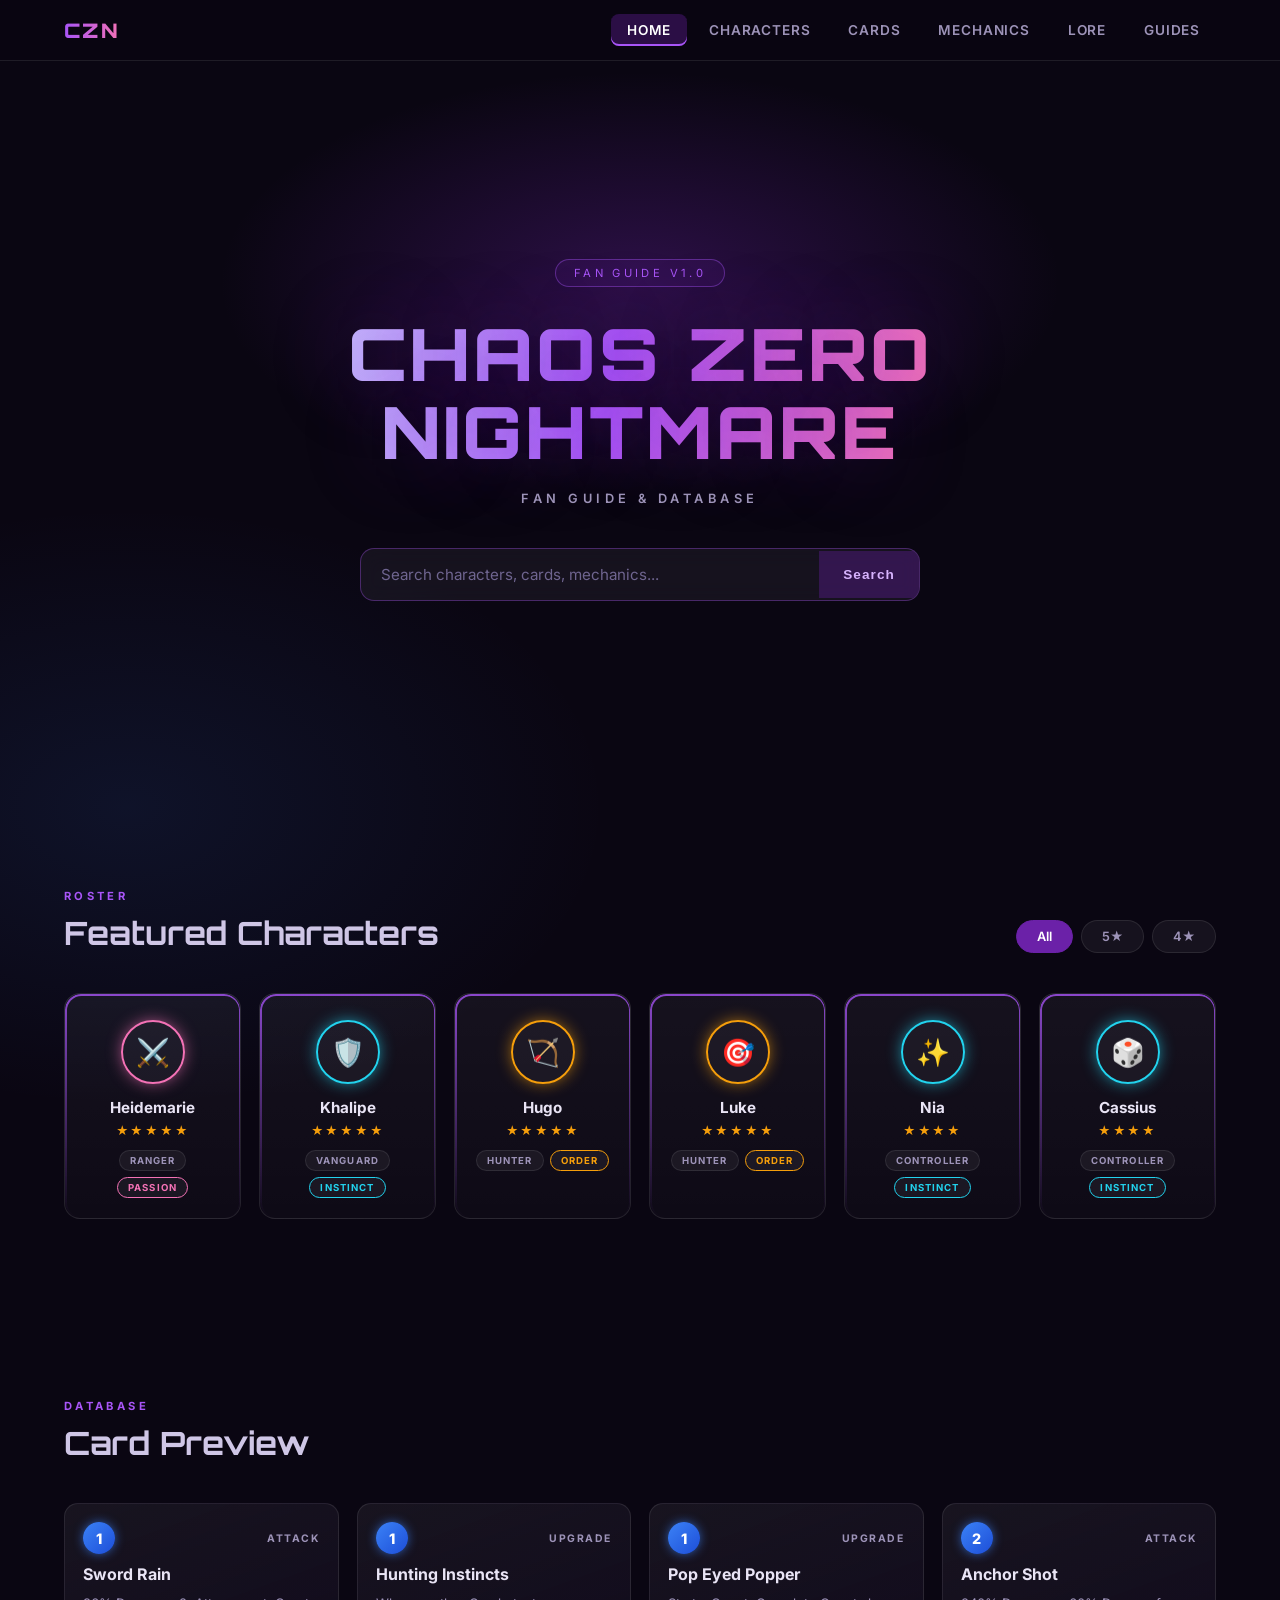
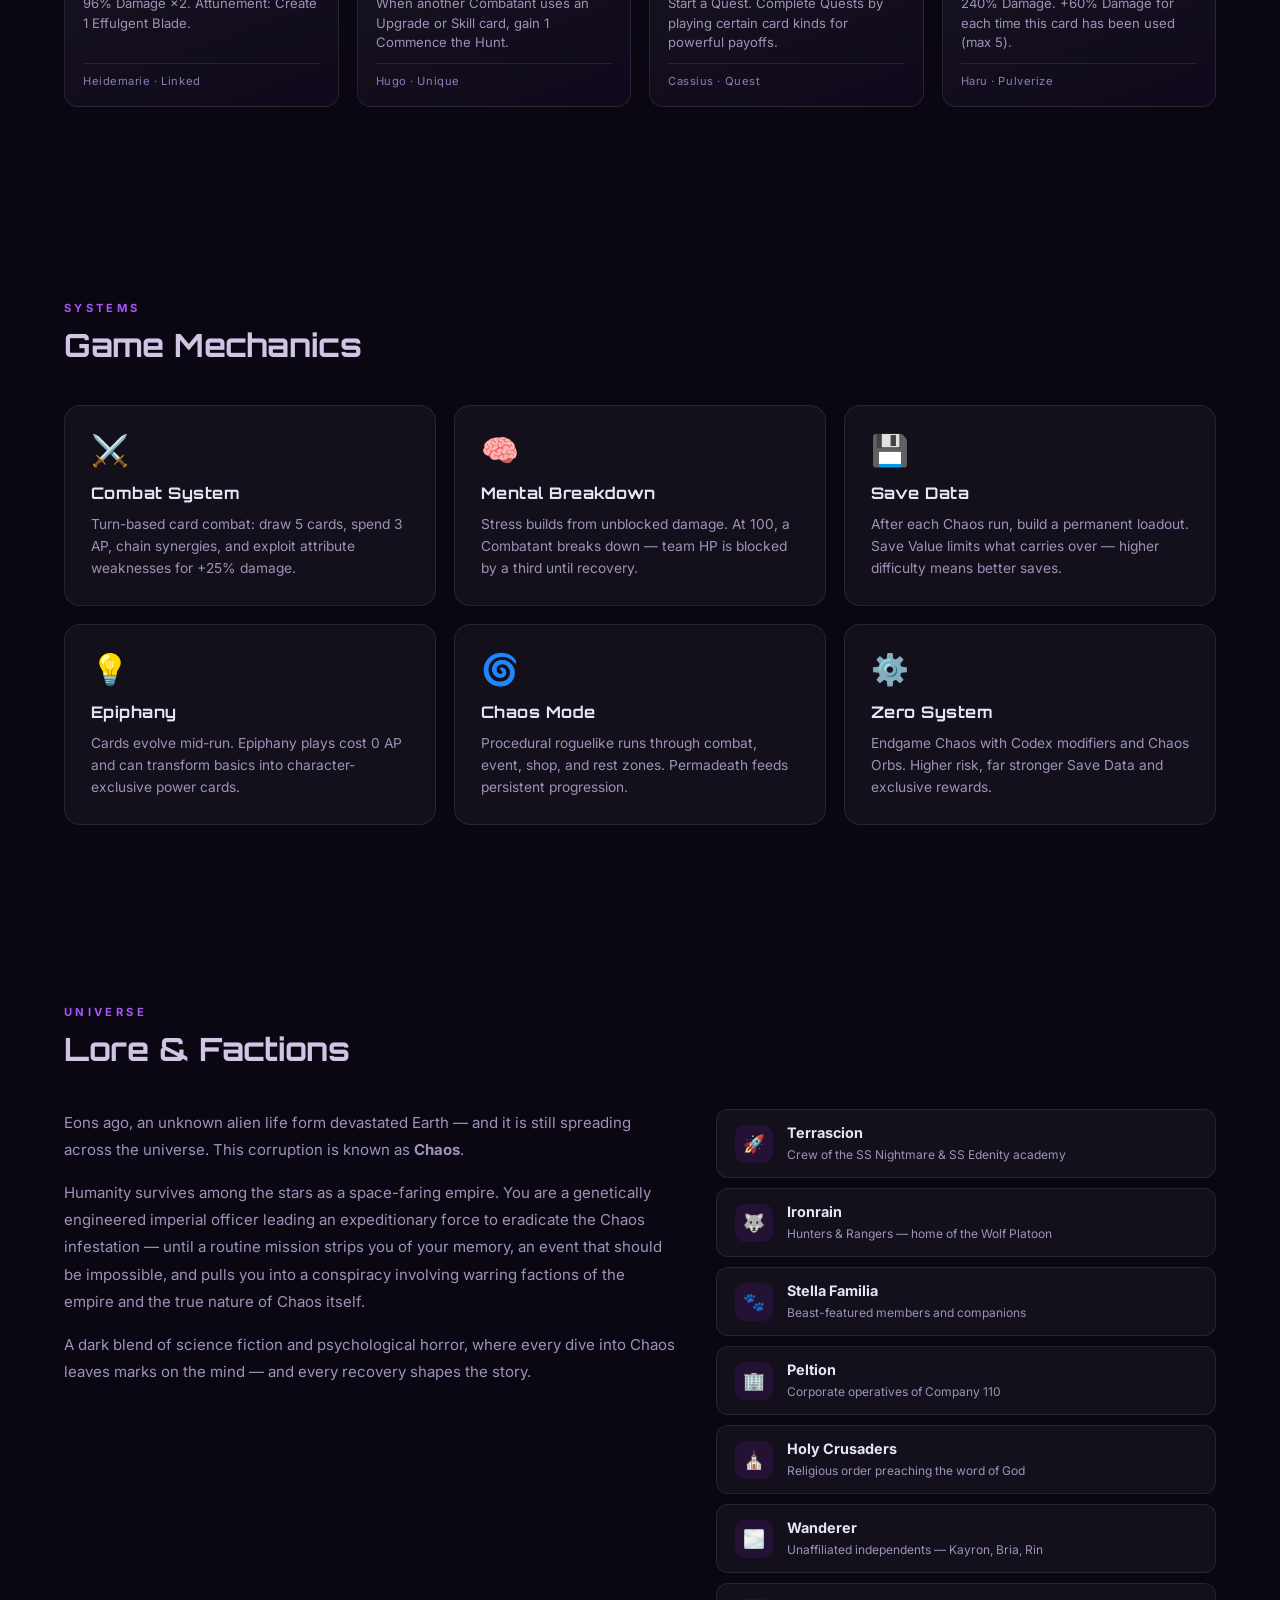
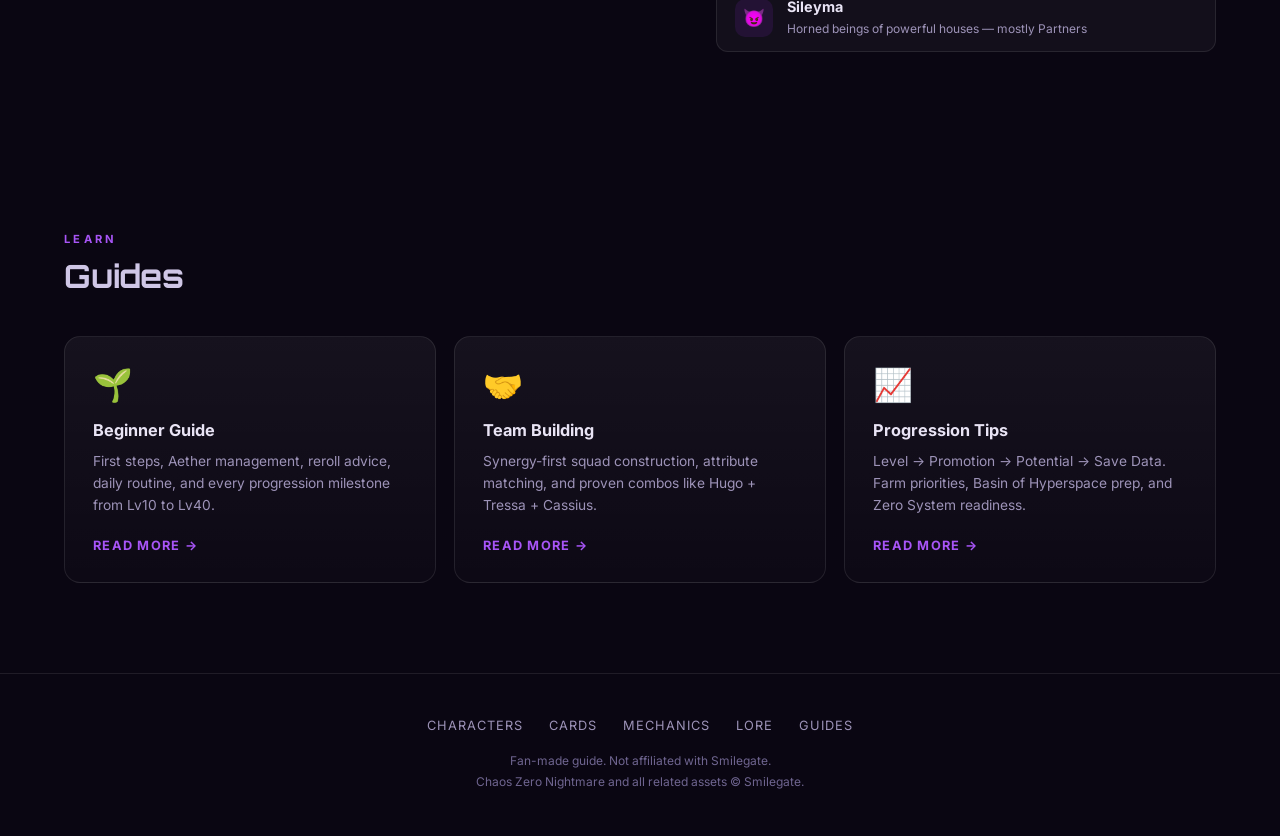
==== mockup/index.html @ f622713b "Add clean single-file web mockup and preview screenshots" ====
<!DOCTYPE html>
<html lang="en">
<head>
<meta charset="UTF-8">
<meta name="viewport" content="width=device-width, initial-scale=1.0">
<title>Chaos Zero Nightmare — Fan Guide & Database</title>
<link rel="preconnect" href="https://fonts.googleapis.com">
<link rel="preconnect" href="https://fonts.gstatic.com" crossorigin>
<link href="https://fonts.googleapis.com/css2?family=Orbitron:wght@500;700;900&family=Inter:wght@400;500;600;700&display=swap" rel="stylesheet">
<style>
:root{
  --bg:#0a0612;
  --bg-2:#120a1e;
  --panel:rgba(255,255,255,.04);
  --panel-border:rgba(255,255,255,.09);
  --purple:#6B21A8;
  --purple-bright:#a855f7;
  --blue:#3B82F6;
  --red:#DC2626;
  --gold:#F59E0B;
  --cyan:#22d3ee;
  --text:#e9e4f5;
  --muted:#9d93b8;
  --grad-text:linear-gradient(100deg,#c4b5fd 0%,#a855f7 45%,#f472b6 100%);
}
*{margin:0;padding:0;box-sizing:border-box}
html{scroll-behavior:smooth}
body{
  font-family:'Inter',sans-serif;
  background:
    radial-gradient(1000px 600px at 70% -10%, rgba(107,33,168,.25), transparent 60%),
    radial-gradient(800px 500px at 10% 20%, rgba(59,130,246,.10), transparent 60%),
    var(--bg);
  color:var(--text);
  min-height:100vh;
  overflow-x:hidden;
}
::-webkit-scrollbar{width:10px;height:10px}
::-webkit-scrollbar-track{background:var(--bg)}
::-webkit-scrollbar-thumb{background:linear-gradient(180deg,var(--purple),#4c1d95);border-radius:6px}

/* ============ NAV ============ */
nav{
  position:sticky;top:0;z-index:100;
  display:flex;align-items:center;justify-content:space-between;
  padding:14px 5vw;
  background:rgba(10,6,18,.75);
  backdrop-filter:blur(14px);
  border-bottom:1px solid var(--panel-border);
}
.logo{
  font-family:'Orbitron',sans-serif;font-weight:900;font-size:1.25rem;
  background:linear-gradient(90deg,var(--purple-bright),#f472b6);
  -webkit-background-clip:text;background-clip:text;color:transparent;
  letter-spacing:.12em;
}
.nav-links{display:flex;gap:6px;list-style:none}
.nav-links a{
  display:block;padding:8px 16px;border-radius:8px;
  color:var(--muted);text-decoration:none;font-size:.85rem;font-weight:600;
  letter-spacing:.06em;text-transform:uppercase;
  transition:color .2s,background .2s;
}
.nav-links a:hover{color:var(--text)}
.nav-links a.active{color:#fff;background:rgba(107,33,168,.35);box-shadow:inset 0 -2px 0 var(--purple-bright)}
.hamburger{display:none;background:none;border:none;cursor:pointer;padding:8px}
.hamburger span{display:block;width:22px;height:2px;background:var(--text);margin:5px 0;transition:.3s;border-radius:2px}

/* ============ HERO ============ */
.hero{
  min-height:82vh;
  display:flex;flex-direction:column;align-items:center;justify-content:center;
  text-align:center;padding:60px 5vw;position:relative;
}
.hero-glow{
  position:absolute;inset:0;pointer-events:none;
  background:radial-gradient(600px 300px at 50% 30%, rgba(107,33,168,.35), transparent 70%);
  animation:pulse 6s ease-in-out infinite;
}
@keyframes pulse{0%,100%{opacity:.7}50%{opacity:1}}
.hero-pill{
  position:relative;
  font-size:.7rem;letter-spacing:.3em;text-transform:uppercase;color:var(--purple-bright);
  border:1px solid rgba(168,85,247,.4);border-radius:999px;padding:6px 18px;margin-bottom:28px;
  background:rgba(107,33,168,.12);
}
.hero h1{
  position:relative;
  font-family:'Orbitron',sans-serif;font-weight:900;
  font-size:clamp(2rem,6.5vw,4.5rem);
  line-height:1.08;letter-spacing:.04em;text-transform:uppercase;
  background:var(--grad-text);
  -webkit-background-clip:text;background-clip:text;color:transparent;
  max-width:900px;
  text-shadow:0 0 80px rgba(107,33,168,.35);
}
.hero p{
  position:relative;margin-top:20px;color:var(--muted);
  letter-spacing:.35em;text-transform:uppercase;font-size:.8rem;font-weight:600;
}
.search{
  position:relative;margin-top:42px;display:flex;align-items:center;
  width:min(560px,90vw);
  background:rgba(255,255,255,.05);
  border:1px solid rgba(168,85,247,.35);
  border-radius:14px;overflow:hidden;
  backdrop-filter:blur(10px);
}
.search input{
  flex:1;background:none;border:none;outline:none;
  padding:16px 20px;color:var(--text);font-family:'Inter',sans-serif;font-size:.95rem;
}
.search input::placeholder{color:#6f6590}
.search button{
  background:rgba(107,33,168,.35);border:none;cursor:pointer;
  color:#d8b4fe;font-weight:600;font-size:.85rem;letter-spacing:.08em;
  padding:16px 24px;transition:background .2s;
}
.search button:hover{background:rgba(107,33,168,.55)}

/* ============ SECTIONS ============ */
section{padding:90px 5vw;max-width:1300px;margin:0 auto}
.sec-head{display:flex;align-items:flex-end;justify-content:space-between;flex-wrap:wrap;gap:20px;margin-bottom:40px}
.sec-label{font-size:.7rem;letter-spacing:.3em;text-transform:uppercase;color:var(--purple-bright);font-weight:700;margin-bottom:10px}
.sec-title{
  font-family:'Orbitron',sans-serif;font-size:clamp(1.4rem,3vw,2rem);font-weight:700;color:#cfc6e6;
}
.filters{display:flex;gap:8px}
.filters button{
  background:rgba(255,255,255,.05);border:1px solid var(--panel-border);color:var(--muted);
  padding:8px 20px;border-radius:999px;cursor:pointer;font-size:.8rem;font-weight:600;
  transition:.2s;font-family:'Inter',sans-serif;
}
.filters button.active{background:var(--purple);color:#fff;border-color:var(--purple)}
.filters button:hover{border-color:var(--purple-bright);color:var(--text)}

/* fade-in on scroll */
.reveal{opacity:0;transform:translateY(24px);transition:opacity .7s ease,transform .7s ease}
.reveal.visible{opacity:1;transform:none}

/* ============ CHARACTERS ============ */
.char-grid{display:grid;grid-template-columns:repeat(auto-fit,minmax(170px,1fr));gap:18px}
.char-card{
  position:relative;border-radius:16px;padding:26px 16px 20px;text-align:center;
  background:linear-gradient(180deg,rgba(255,255,255,.05),rgba(255,255,255,.02));
  border:1px solid var(--panel-border);
  transition:transform .25s ease,box-shadow .25s ease;
  cursor:pointer;
}
.char-card::before{
  content:'';position:absolute;inset:0;border-radius:16px;padding:1.5px;
  background:var(--ring,linear-gradient(180deg,var(--purple-bright),transparent));
  -webkit-mask:linear-gradient(#000 0 0) content-box,linear-gradient(#000 0 0);
  -webkit-mask-composite:xor;mask-composite:exclude;
  opacity:.8;pointer-events:none;
}
.char-card:hover{transform:translateY(-6px) scale(1.02);box-shadow:0 14px 40px -12px var(--glow,rgba(107,33,168,.5))}
.char-icon{
  width:64px;height:64px;margin:0 auto 14px;border-radius:50%;
  display:flex;align-items:center;justify-content:center;font-size:1.7rem;
  background:rgba(255,255,255,.04);
  border:2px solid var(--ring-c,var(--purple-bright));
  box-shadow:0 0 18px -4px var(--ring-c,var(--purple-bright));
}
.char-card h3{font-size:.95rem;font-weight:700;margin-bottom:6px}
.char-stars{color:var(--gold);font-size:.75rem;letter-spacing:.15em;margin-bottom:12px}
.char-tags{display:flex;justify-content:center;gap:6px;flex-wrap:wrap}
.tag{
  font-size:.6rem;letter-spacing:.12em;text-transform:uppercase;font-weight:700;
  padding:4px 10px;border-radius:999px;
  background:rgba(255,255,255,.05);color:var(--muted);border:1px solid var(--panel-border);
}
.tag.attr{color:var(--ring-c,var(--purple-bright));border-color:var(--ring-c,var(--purple-bright))}

/* ============ CARDS DB ============ */
.card-scroll{display:grid;grid-auto-flow:column;grid-auto-columns:minmax(240px,280px);gap:18px;overflow-x:auto;padding-bottom:14px}
.game-card{
  border-radius:14px;padding:18px;
  background:linear-gradient(160deg,rgba(255,255,255,.06),rgba(20,12,35,.6));
  border:1px solid var(--panel-border);
  display:flex;flex-direction:column;gap:10px;min-height:190px;
  transition:transform .25s,box-shadow .25s;
}
.game-card:hover{transform:translateY(-4px);box-shadow:0 12px 32px -10px rgba(107,33,168,.5)}
.gc-top{display:flex;justify-content:space-between;align-items:center}
.gc-cost{
  width:32px;height:32px;border-radius:50%;display:flex;align-items:center;justify-content:center;
  background:linear-gradient(135deg,var(--blue),#1d4ed8);color:#fff;font-weight:800;font-size:.9rem;
  box-shadow:0 0 12px -2px var(--blue);
}
.gc-type{font-size:.65rem;letter-spacing:.15em;text-transform:uppercase;color:var(--muted);font-weight:700}
.game-card h4{font-size:1rem;font-weight:700}
.gc-effect{font-size:.82rem;color:var(--muted);line-height:1.5;flex:1}
.gc-owner{font-size:.7rem;color:#8b7fb5;border-top:1px solid var(--panel-border);padding-top:10px;letter-spacing:.05em}

/* ============ MECHANICS ============ */
.mech-grid{display:grid;grid-template-columns:repeat(auto-fit,minmax(280px,1fr));gap:18px}
.mech-card{
  border-radius:16px;padding:26px;
  background:var(--panel);border:1px solid var(--panel-border);
  transition:transform .25s,border-color .25s;
}
.mech-card:hover{transform:translateY(-4px);border-color:rgba(168,85,247,.5)}
.mech-card .m-icon{font-size:1.9rem;margin-bottom:14px;display:block}
.mech-card h3{font-size:1rem;margin-bottom:10px;font-family:'Orbitron',sans-serif;font-weight:700;letter-spacing:.03em}
.mech-card p{font-size:.86rem;color:var(--muted);line-height:1.6}

/* ============ LORE ============ */
.lore-wrap{display:grid;grid-template-columns:1.1fr .9fr;gap:40px}
@media(max-width:900px){.lore-wrap{grid-template-columns:1fr}}
.lore-text p{color:var(--muted);line-height:1.8;font-size:.94rem;margin-bottom:16px}
.faction-list{display:flex;flex-direction:column;gap:10px}
.faction{
  display:flex;align-items:center;gap:14px;padding:14px 18px;border-radius:12px;
  background:var(--panel);border:1px solid var(--panel-border);transition:border-color .2s;
}
.faction:hover{border-color:rgba(168,85,247,.5)}
.faction .f-ic{width:38px;height:38px;border-radius:10px;display:flex;align-items:center;justify-content:center;font-size:1.1rem;background:rgba(107,33,168,.18)}
.faction h4{font-size:.9rem;margin-bottom:2px}
.faction span{font-size:.75rem;color:var(--muted)}

/* ============ GUIDES ============ */
.guide-grid{display:grid;grid-template-columns:repeat(auto-fit,minmax(260px,1fr));gap:18px}
.guide-card{
  border-radius:16px;padding:28px;
  background:linear-gradient(180deg,rgba(255,255,255,.05),rgba(255,255,255,.015));
  border:1px solid var(--panel-border);
  transition:transform .25s,box-shadow .25s;
}
.guide-card:hover{transform:translateY(-5px);box-shadow:0 14px 36px -12px rgba(59,130,246,.4)}
.guide-card .g-icon{font-size:2rem;margin-bottom:16px}
.guide-card h3{font-size:1.02rem;margin-bottom:10px}
.guide-card p{font-size:.86rem;color:var(--muted);line-height:1.6;margin-bottom:18px}
.guide-card a{
  color:var(--purple-bright);text-decoration:none;font-size:.8rem;font-weight:700;letter-spacing:.1em;text-transform:uppercase;
}
.guide-card a:hover{text-decoration:underline}

/* ============ FOOTER ============ */
footer{border-top:1px solid var(--panel-border);padding:44px 5vw;text-align:center}
footer .f-links{display:flex;justify-content:center;gap:26px;flex-wrap:wrap;margin-bottom:18px}
footer .f-links a{color:var(--muted);text-decoration:none;font-size:.8rem;letter-spacing:.08em;text-transform:uppercase}
footer .f-links a:hover{color:var(--text)}
footer p{font-size:.75rem;color:#6f6590;line-height:1.7}

/* ============ RESPONSIVE ============ */
@media(max-width:820px){
  .nav-links{
    position:fixed;top:60px;right:0;flex-direction:column;background:rgba(10,6,18,.97);
    width:220px;padding:20px;border-left:1px solid var(--panel-border);border-bottom:1px solid var(--panel-border);
    transform:translateX(100%);transition:transform .3s;border-radius:0 0 0 16px;
  }
  .nav-links.open{transform:none}
  .hamburger{display:block}
  section{padding:64px 5vw}
}
</style>
</head>
<body>

<nav id="nav">
  <div class="logo">CZN</div>
  <ul class="nav-links" id="navLinks">
    <li><a href="#hero" class="active">Home</a></li>
    <li><a href="#characters">Characters</a></li>
    <li><a href="#cards">Cards</a></li>
    <li><a href="#mechanics">Mechanics</a></li>
    <li><a href="#lore">Lore</a></li>
    <li><a href="#guides">Guides</a></li>
  </ul>
  <button class="hamburger" id="hamburger" aria-label="Menu">
    <span></span><span></span><span></span>
  </button>
</nav>

<!-- HERO -->
<header class="hero" id="hero">
  <div class="hero-glow"></div>
  <div class="hero-pill">Fan Guide v1.0</div>
  <h1>Chaos Zero<br>Nightmare</h1>
  <p>Fan Guide &amp; Database</p>
  <div class="search">
    <input type="text" placeholder="Search characters, cards, mechanics...">
    <button>Search</button>
  </div>
</header>

<!-- CHARACTERS -->
<section id="characters">
  <div class="sec-head reveal">
    <div>
      <div class="sec-label">Roster</div>
      <h2 class="sec-title">Featured Characters</h2>
    </div>
    <div class="filters" id="charFilters">
      <button class="active" data-f="all">All</button>
      <button data-f="5">5★</button>
      <button data-f="4">4★</button>
    </div>
  </div>
  <div class="char-grid reveal" id="charGrid">
    <div class="char-card" data-r="5" style="--ring-c:#f472b6;--glow:rgba(244,114,182,.35)">
      <div class="char-icon">⚔️</div>
      <h3>Heidemarie</h3>
      <div class="char-stars">★★★★★</div>
      <div class="char-tags"><span class="tag">Ranger</span><span class="tag attr">Passion</span></div>
    </div>
    <div class="char-card" data-r="5" style="--ring-c:#22d3ee;--glow:rgba(34,211,238,.3)">
      <div class="char-icon">🛡️</div>
      <h3>Khalipe</h3>
      <div class="char-stars">★★★★★</div>
      <div class="char-tags"><span class="tag">Vanguard</span><span class="tag attr">Instinct</span></div>
    </div>
    <div class="char-card" data-r="5" style="--ring-c:#F59E0B;--glow:rgba(245,158,11,.3)">
      <div class="char-icon">🏹</div>
      <h3>Hugo</h3>
      <div class="char-stars">★★★★★</div>
      <div class="char-tags"><span class="tag">Hunter</span><span class="tag attr">Order</span></div>
    </div>
    <div class="char-card" data-r="5" style="--ring-c:#F59E0B;--glow:rgba(245,158,11,.3)">
      <div class="char-icon">🎯</div>
      <h3>Luke</h3>
      <div class="char-stars">★★★★★</div>
      <div class="char-tags"><span class="tag">Hunter</span><span class="tag attr">Order</span></div>
    </div>
    <div class="char-card" data-r="4" style="--ring-c:#22d3ee;--glow:rgba(34,211,238,.3)">
      <div class="char-icon">✨</div>
      <h3>Nia</h3>
      <div class="char-stars">★★★★</div>
      <div class="char-tags"><span class="tag">Controller</span><span class="tag attr">Instinct</span></div>
    </div>
    <div class="char-card" data-r="4" style="--ring-c:#22d3ee;--glow:rgba(34,211,238,.3)">
      <div class="char-icon">🎲</div>
      <h3>Cassius</h3>
      <div class="char-stars">★★★★</div>
      <div class="char-tags"><span class="tag">Controller</span><span class="tag attr">Instinct</span></div>
    </div>
  </div>
</section>

<!-- CARDS -->
<section id="cards">
  <div class="sec-head reveal">
    <div>
      <div class="sec-label">Database</div>
      <h2 class="sec-title">Card Preview</h2>
    </div>
  </div>
  <div class="card-scroll reveal">
    <div class="game-card">
      <div class="gc-top"><div class="gc-cost">1</div><div class="gc-type">Attack</div></div>
      <h4>Sword Rain</h4>
      <div class="gc-effect">96% Damage ×2. Attunement: Create 1 Effulgent Blade.</div>
      <div class="gc-owner">Heidemarie · Linked</div>
    </div>
    <div class="game-card">
      <div class="gc-top"><div class="gc-cost">1</div><div class="gc-type">Upgrade</div></div>
      <h4>Hunting Instincts</h4>
      <div class="gc-effect">When another Combatant uses an Upgrade or Skill card, gain 1 Commence the Hunt.</div>
      <div class="gc-owner">Hugo · Unique</div>
    </div>
    <div class="game-card">
      <div class="gc-top"><div class="gc-cost">1</div><div class="gc-type">Upgrade</div></div>
      <h4>Pop Eyed Popper</h4>
      <div class="gc-effect">Start a Quest. Complete Quests by playing certain card kinds for powerful payoffs.</div>
      <div class="gc-owner">Cassius · Quest</div>
    </div>
    <div class="game-card">
      <div class="gc-top"><div class="gc-cost">2</div><div class="gc-type">Attack</div></div>
      <h4>Anchor Shot</h4>
      <div class="gc-effect">240% Damage. +60% Damage for each time this card has been used (max 5).</div>
      <div class="gc-owner">Haru · Pulverize</div>
    </div>
  </div>
</section>

<!-- MECHANICS -->
<section id="mechanics">
  <div class="sec-head reveal">
    <div>
      <div class="sec-label">Systems</div>
      <h2 class="sec-title">Game Mechanics</h2>
    </div>
  </div>
  <div class="mech-grid reveal">
    <div class="mech-card"><span class="m-icon">⚔️</span><h3>Combat System</h3><p>Turn-based card combat: draw 5 cards, spend 3 AP, chain synergies, and exploit attribute weaknesses for +25% damage.</p></div>
    <div class="mech-card"><span class="m-icon">🧠</span><h3>Mental Breakdown</h3><p>Stress builds from unblocked damage. At 100, a Combatant breaks down — team HP is blocked by a third until recovery.</p></div>
    <div class="mech-card"><span class="m-icon">💾</span><h3>Save Data</h3><p>After each Chaos run, build a permanent loadout. Save Value limits what carries over — higher difficulty means better saves.</p></div>
    <div class="mech-card"><span class="m-icon">💡</span><h3>Epiphany</h3><p>Cards evolve mid-run. Epiphany plays cost 0 AP and can transform basics into character-exclusive power cards.</p></div>
    <div class="mech-card"><span class="m-icon">🌀</span><h3>Chaos Mode</h3><p>Procedural roguelike runs through combat, event, shop, and rest zones. Permadeath feeds persistent progression.</p></div>
    <div class="mech-card"><span class="m-icon">⚙️</span><h3>Zero System</h3><p>Endgame Chaos with Codex modifiers and Chaos Orbs. Higher risk, far stronger Save Data and exclusive rewards.</p></div>
  </div>
</section>

<!-- LORE -->
<section id="lore">
  <div class="sec-head reveal">
    <div>
      <div class="sec-label">Universe</div>
      <h2 class="sec-title">Lore &amp; Factions</h2>
    </div>
  </div>
  <div class="lore-wrap reveal">
    <div class="lore-text">
      <p>Eons ago, an unknown alien life form devastated Earth — and it is still spreading across the universe. This corruption is known as <strong>Chaos</strong>.</p>
      <p>Humanity survives among the stars as a space-faring empire. You are a genetically engineered imperial officer leading an expeditionary force to eradicate the Chaos infestation — until a routine mission strips you of your memory, an event that should be impossible, and pulls you into a conspiracy involving warring factions of the empire and the true nature of Chaos itself.</p>
      <p>A dark blend of science fiction and psychological horror, where every dive into Chaos leaves marks on the mind — and every recovery shapes the story.</p>
    </div>
    <div class="faction-list">
      <div class="faction"><div class="f-ic">🚀</div><div><h4>Terrascion</h4><span>Crew of the SS Nightmare &amp; SS Edenity academy</span></div></div>
      <div class="faction"><div class="f-ic">🐺</div><div><h4>Ironrain</h4><span>Hunters &amp; Rangers — home of the Wolf Platoon</span></div></div>
      <div class="faction"><div class="f-ic">🐾</div><div><h4>Stella Familia</h4><span>Beast-featured members and companions</span></div></div>
      <div class="faction"><div class="f-ic">🏢</div><div><h4>Peltion</h4><span>Corporate operatives of Company 110</span></div></div>
      <div class="faction"><div class="f-ic">⛪</div><div><h4>Holy Crusaders</h4><span>Religious order preaching the word of God</span></div></div>
      <div class="faction"><div class="f-ic">🌫️</div><div><h4>Wanderer</h4><span>Unaffiliated independents — Kayron, Bria, Rin</span></div></div>
      <div class="faction"><div class="f-ic">😈</div><div><h4>Sileyma</h4><span>Horned beings of powerful houses — mostly Partners</span></div></div>
    </div>
  </div>
</section>

<!-- GUIDES -->
<section id="guides">
  <div class="sec-head reveal">
    <div>
      <div class="sec-label">Learn</div>
      <h2 class="sec-title">Guides</h2>
    </div>
  </div>
  <div class="guide-grid reveal">
    <div class="guide-card"><div class="g-icon">🌱</div><h3>Beginner Guide</h3><p>First steps, Aether management, reroll advice, daily routine, and every progression milestone from Lv10 to Lv40.</p><a href="#">Read More →</a></div>
    <div class="guide-card"><div class="g-icon">🤝</div><h3>Team Building</h3><p>Synergy-first squad construction, attribute matching, and proven combos like Hugo + Tressa + Cassius.</p><a href="#">Read More →</a></div>
    <div class="guide-card"><div class="g-icon">📈</div><h3>Progression Tips</h3><p>Level → Promotion → Potential → Save Data. Farm priorities, Basin of Hyperspace prep, and Zero System readiness.</p><a href="#">Read More →</a></div>
  </div>
</section>

<footer>
  <div class="f-links">
    <a href="#characters">Characters</a><a href="#cards">Cards</a><a href="#mechanics">Mechanics</a><a href="#lore">Lore</a><a href="#guides">Guides</a>
  </div>
  <p>Fan-made guide. Not affiliated with Smilegate.<br>Chaos Zero Nightmare and all related assets © Smilegate.</p>
</footer>

<script>
// mobile nav
const hamburger=document.getElementById('hamburger'),navLinks=document.getElementById('navLinks');
hamburger.addEventListener('click',()=>navLinks.classList.toggle('open'));
navLinks.querySelectorAll('a').forEach(a=>a.addEventListener('click',()=>navLinks.classList.remove('open')));

// fade-in on scroll
const io=new IntersectionObserver(es=>es.forEach(e=>{if(e.isIntersecting){e.target.classList.add('visible');io.unobserve(e.target)}}),{threshold:.12});
document.querySelectorAll('.reveal').forEach(el=>io.observe(el));

// active nav highlight
const sections=[...document.querySelectorAll('section,header.hero')];
const links=[...navLinks.querySelectorAll('a')];
window.addEventListener('scroll',()=>{
  const y=window.scrollY+120;
  let cur=sections[0].id;
  sections.forEach(s=>{if(s.offsetTop<=y)cur=s.id});
  links.forEach(a=>a.classList.toggle('active',a.getAttribute('href')==='#'+cur));
},{passive:true});

// character filter
document.getElementById('charFilters').addEventListener('click',e=>{
  if(e.target.tagName!=='BUTTON')return;
  document.querySelectorAll('#charFilters button').forEach(b=>b.classList.remove('active'));
  e.target.classList.add('active');
  const f=e.target.dataset.f;
  document.querySelectorAll('#charGrid .char-card').forEach(c=>{
    c.style.display=(f==='all'||c.dataset.r===f)?'':'none';
  });
});
</script>
</body>
</html>
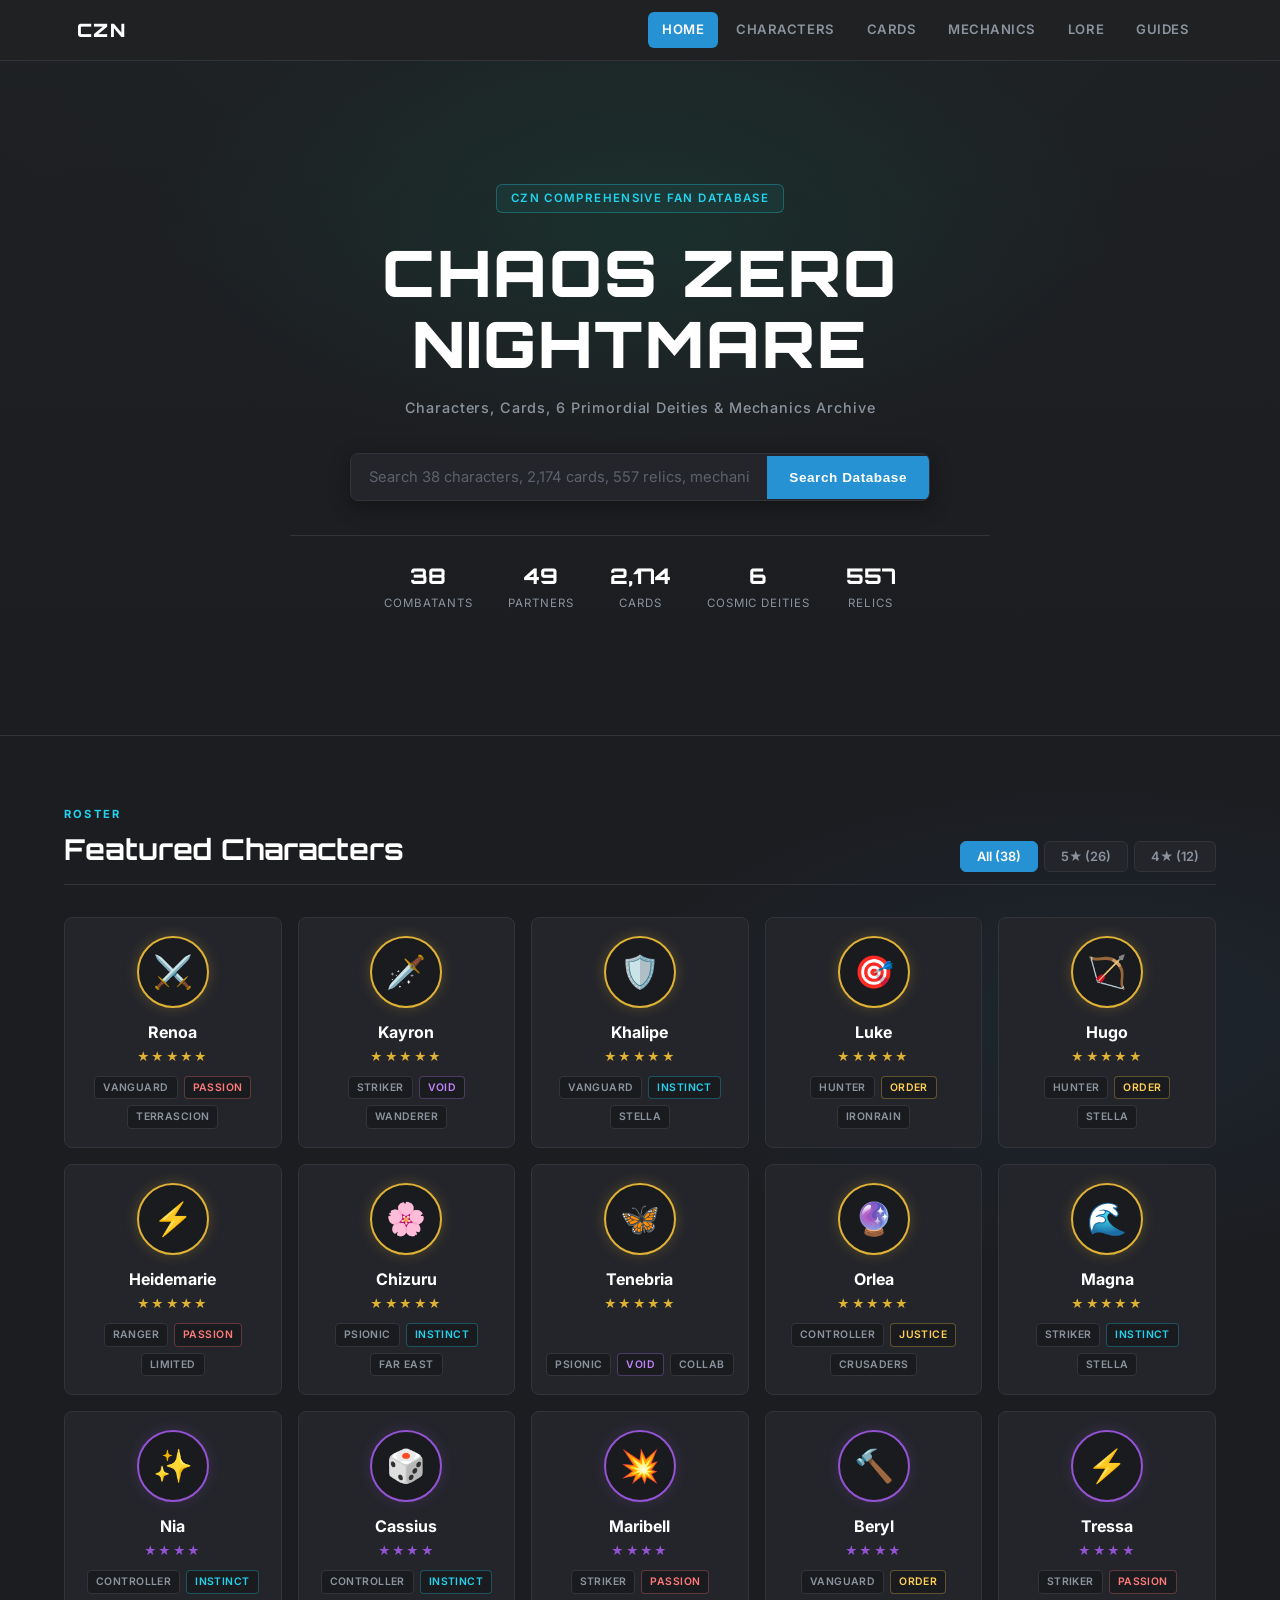
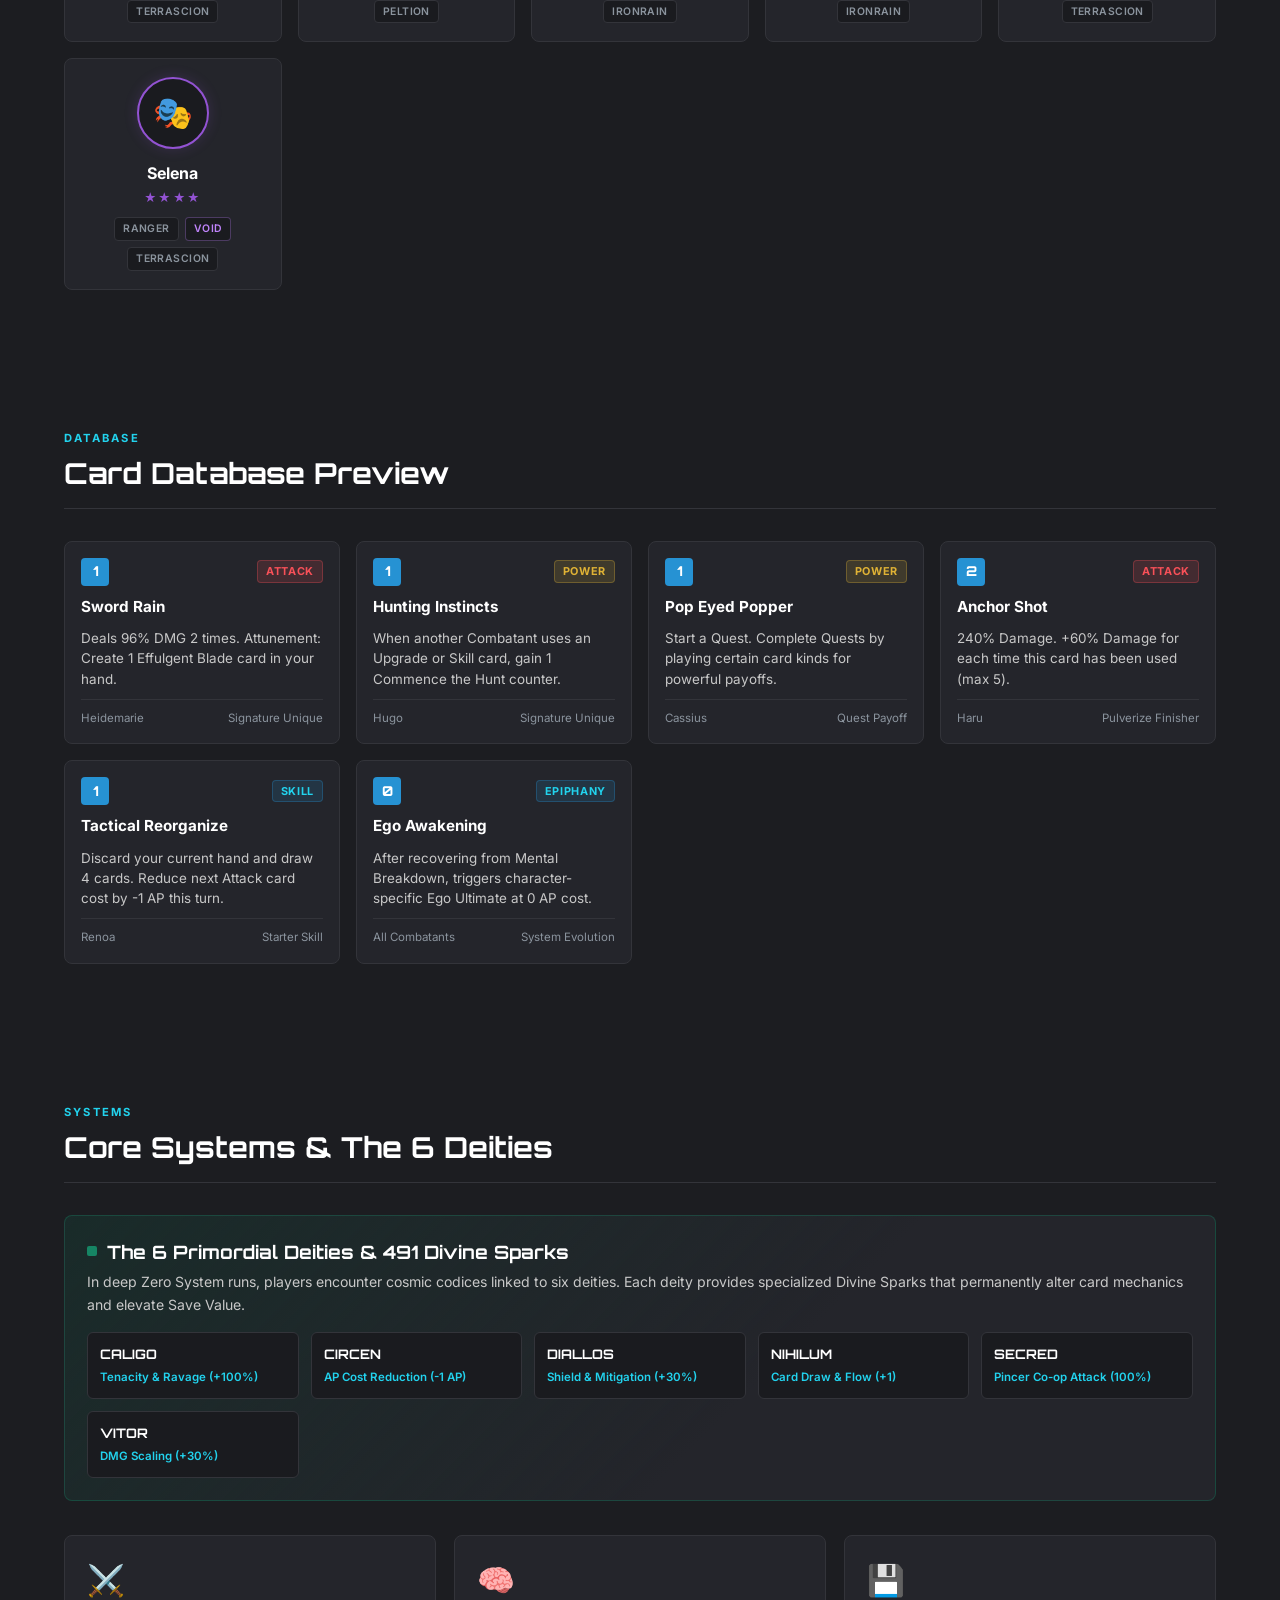
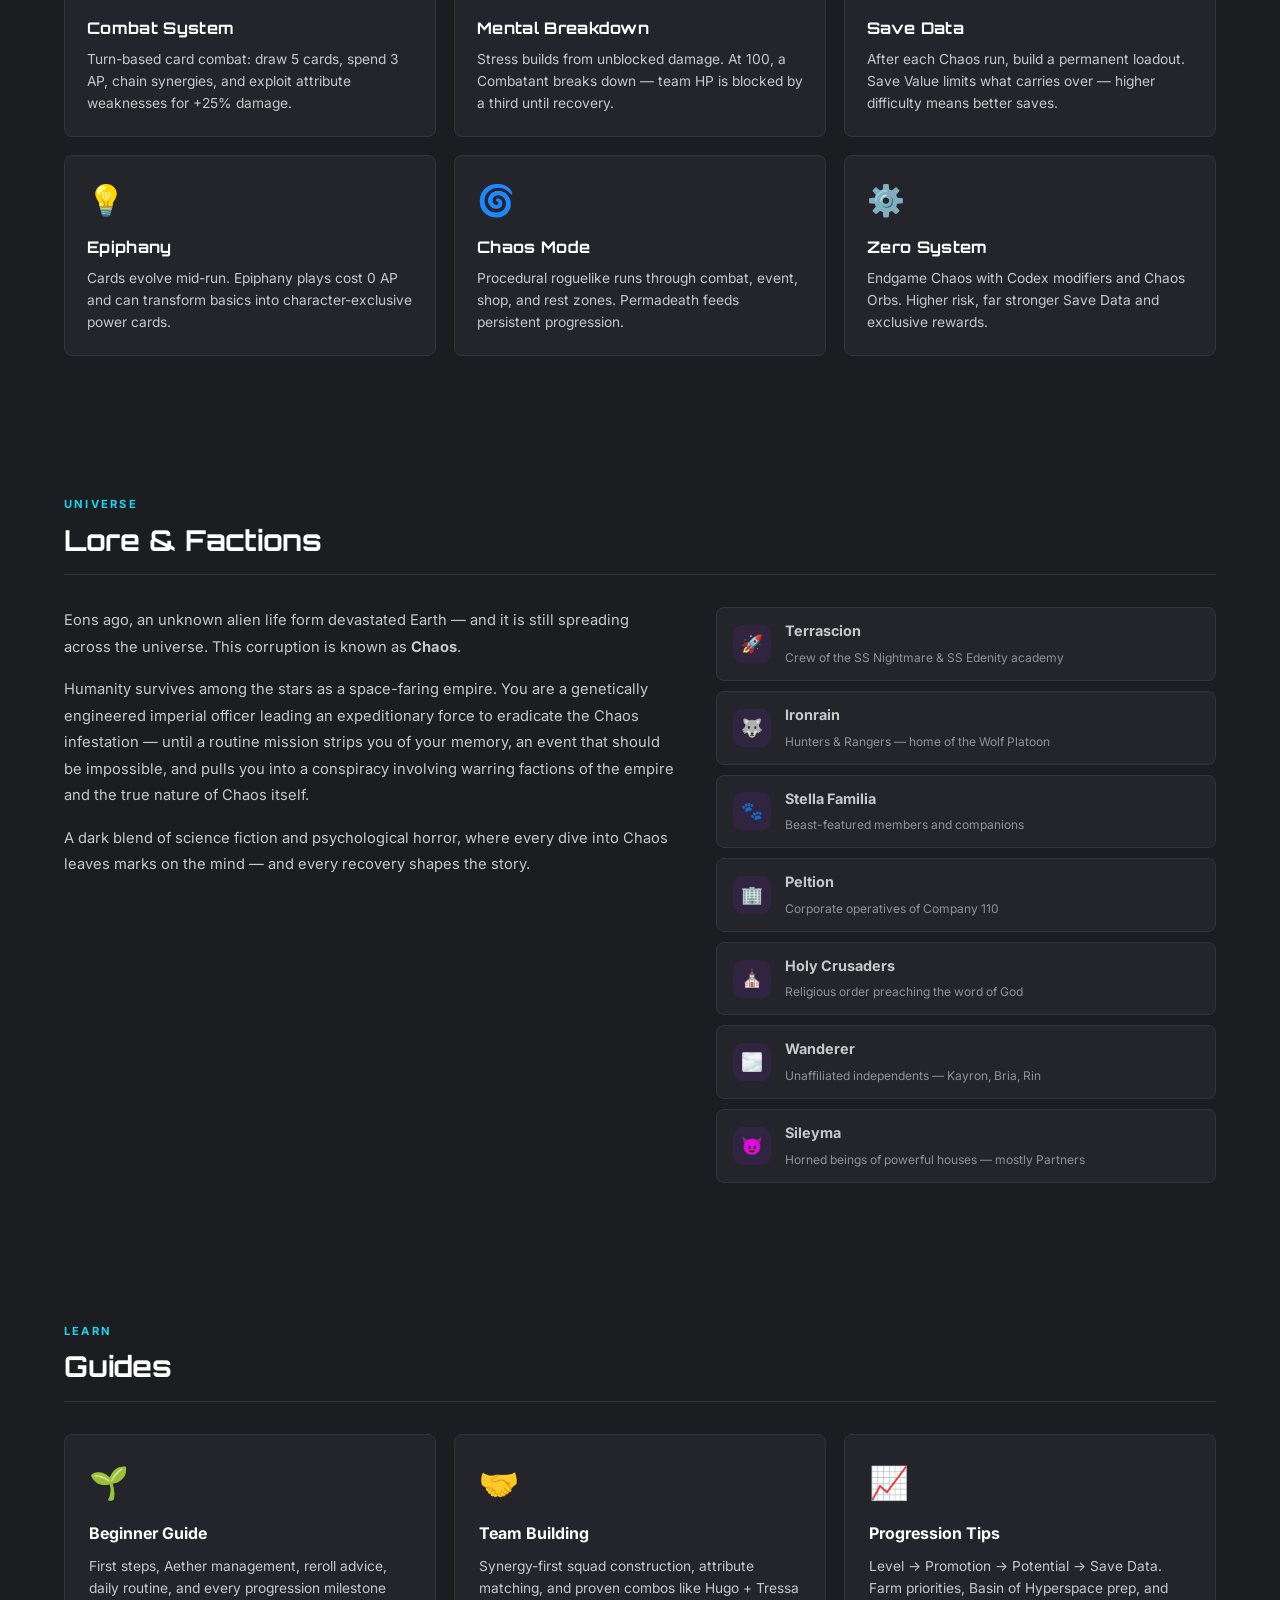
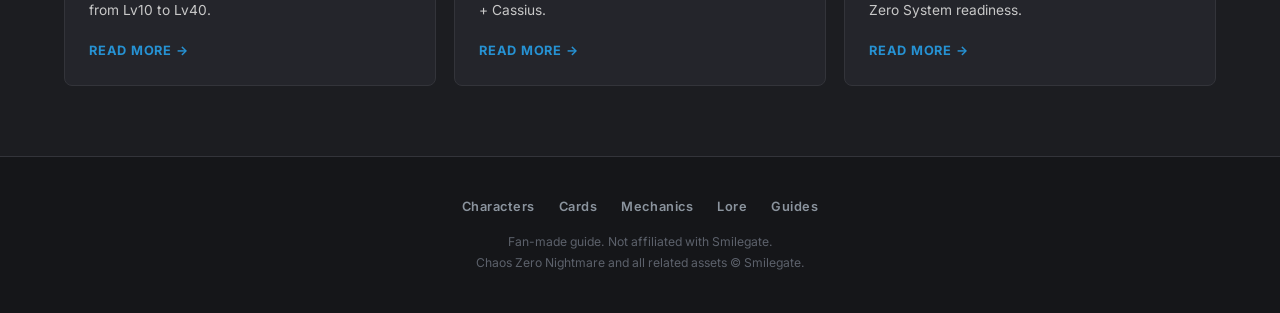
==== commit a1a5dd2b: "style: apply Prydwen dark color palette and clean layout tokens to web mockup" ====
--- a/mockup/index.html
+++ b/mockup/index.html
@@ -3,218 +3,261 @@
 <head>
 <meta charset="UTF-8">
 <meta name="viewport" content="width=device-width, initial-scale=1.0">
-<title>Chaos Zero Nightmare — Fan Guide & Database</title>
+<title>Chaos Zero Nightmare — Prydwen-Style Fan Guide & Database</title>
 <link rel="preconnect" href="https://fonts.googleapis.com">
 <link rel="preconnect" href="https://fonts.gstatic.com" crossorigin>
 <link href="https://fonts.googleapis.com/css2?family=Orbitron:wght@500;700;900&family=Inter:wght@400;500;600;700&display=swap" rel="stylesheet">
 <style>
 :root{
-  --bg:#0a0612;
-  --bg-2:#120a1e;
-  --panel:rgba(255,255,255,.04);
-  --panel-border:rgba(255,255,255,.09);
-  --purple:#6B21A8;
-  --purple-bright:#a855f7;
-  --blue:#3B82F6;
-  --red:#DC2626;
-  --gold:#F59E0B;
+  /* Prydwen Dark Theme Tokens */
+  --bg:#1c1d21;
+  --bg-2:#151619;
+  --panel:#24252b;
+  --panel-border:#33343a;
+  --card-hover:#2c2d33;
+  --card-inner:#1a1b1f;
+  --border-light:#3d3e47;
+
+  /* Prydwen Brand Accents */
+  --accent:#2692d3;
+  --accent-hover:#1e7eb9;
+  --teal:#10664d;
+  --teal-bright:#168564;
+  --purple:#2692d3;
+  --purple-bright:#2692d3;
+  --blue:#2692d3;
+
+  /* Attribute & Rarity */
+  --red:#f85058;
+  --gold:#dfb235;
   --cyan:#22d3ee;
-  --text:#e9e4f5;
-  --muted:#9d93b8;
-  --grad-text:linear-gradient(100deg,#c4b5fd 0%,#a855f7 45%,#f472b6 100%);
+  --void:#9353d3;
+
+  /* Typography */
+  --text:#ffffff;
+  --body:#c8c8c8;
+  --muted:#8b949e;
+  --faint:#5c616b;
+  --grad-text:linear-gradient(100deg,#ffffff 0%,#2692d3 50%,#22d3ee 100%);
 }
 *{margin:0;padding:0;box-sizing:border-box}
 html{scroll-behavior:smooth}
 body{
-  font-family:'Inter',sans-serif;
-  background:
-    radial-gradient(1000px 600px at 70% -10%, rgba(107,33,168,.25), transparent 60%),
-    radial-gradient(800px 500px at 10% 20%, rgba(59,130,246,.10), transparent 60%),
-    var(--bg);
-  color:var(--text);
+  font-family:'Inter',-apple-system,BlinkMacSystemFont,"Segoe UI",Roboto,sans-serif;
+  background-color:var(--bg);
+  background-image:
+    radial-gradient(1200px 500px at 50% 0%, rgba(16,102,77,.18), transparent 70%),
+    radial-gradient(800px 400px at 85% 20%, rgba(38,146,211,.08), transparent 60%);
+  color:var(--body);
   min-height:100vh;
   overflow-x:hidden;
-}
-::-webkit-scrollbar{width:10px;height:10px}
-::-webkit-scrollbar-track{background:var(--bg)}
-::-webkit-scrollbar-thumb{background:linear-gradient(180deg,var(--purple),#4c1d95);border-radius:6px}
-
-/* ============ NAV ============ */
+  line-height:1.5;
+}
+::-webkit-scrollbar{width:8px;height:8px}
+::-webkit-scrollbar-track{background:var(--bg-2)}
+::-webkit-scrollbar-thumb{background:#353740;border-radius:4px}
+::-webkit-scrollbar-thumb:hover{background:#454854}
+
+/* ============ NAV (Prydwen dark bar) ============ */
 nav{
   position:sticky;top:0;z-index:100;
   display:flex;align-items:center;justify-content:space-between;
-  padding:14px 5vw;
-  background:rgba(10,6,18,.75);
-  backdrop-filter:blur(14px);
+  padding:12px 6vw;
+  background:rgba(32,33,36,0.94);
+  backdrop-filter:blur(12px);
   border-bottom:1px solid var(--panel-border);
 }
 .logo{
-  font-family:'Orbitron',sans-serif;font-weight:900;font-size:1.25rem;
-  background:linear-gradient(90deg,var(--purple-bright),#f472b6);
-  -webkit-background-clip:text;background-clip:text;color:transparent;
-  letter-spacing:.12em;
-}
-.nav-links{display:flex;gap:6px;list-style:none}
+  font-family:'Orbitron',sans-serif;font-weight:900;font-size:1.15rem;
+  color:var(--text);letter-spacing:.08em;display:flex;align-items:center;gap:10px;
+}
+.logo-tag{
+  background:var(--teal);color:#fff;font-size:.78rem;font-weight:800;padding:3px 8px;border-radius:4px;
+}
+.nav-links{display:flex;gap:4px;list-style:none}
 .nav-links a{
-  display:block;padding:8px 16px;border-radius:8px;
-  color:var(--muted);text-decoration:none;font-size:.85rem;font-weight:600;
-  letter-spacing:.06em;text-transform:uppercase;
-  transition:color .2s,background .2s;
-}
-.nav-links a:hover{color:var(--text)}
-.nav-links a.active{color:#fff;background:rgba(107,33,168,.35);box-shadow:inset 0 -2px 0 var(--purple-bright)}
+  display:block;padding:8px 14px;border-radius:6px;
+  color:var(--muted);text-decoration:none;font-size:.82rem;font-weight:600;
+  letter-spacing:.04em;text-transform:uppercase;
+  transition:color .18s,background .18s;
+}
+.nav-links a:hover{color:var(--text);background:rgba(255,255,255,.05)}
+.nav-links a.active{color:#fff;background:var(--accent);box-shadow:none}
 .hamburger{display:none;background:none;border:none;cursor:pointer;padding:8px}
 .hamburger span{display:block;width:22px;height:2px;background:var(--text);margin:5px 0;transition:.3s;border-radius:2px}
 
 /* ============ HERO ============ */
 .hero{
-  min-height:82vh;
+  min-height:75vh;
   display:flex;flex-direction:column;align-items:center;justify-content:center;
-  text-align:center;padding:60px 5vw;position:relative;
+  text-align:center;padding:60px 6vw;position:relative;
+  border-bottom:1px solid var(--panel-border);
+  background:linear-gradient(180deg,rgba(32,33,36,.6),rgba(28,29,33,.95));
 }
 .hero-glow{
   position:absolute;inset:0;pointer-events:none;
-  background:radial-gradient(600px 300px at 50% 30%, rgba(107,33,168,.35), transparent 70%);
+  background:radial-gradient(700px 320px at 50% 25%, rgba(16,102,77,.22), transparent 70%);
   animation:pulse 6s ease-in-out infinite;
 }
 @keyframes pulse{0%,100%{opacity:.7}50%{opacity:1}}
 .hero-pill{
   position:relative;
-  font-size:.7rem;letter-spacing:.3em;text-transform:uppercase;color:var(--purple-bright);
-  border:1px solid rgba(168,85,247,.4);border-radius:999px;padding:6px 18px;margin-bottom:28px;
-  background:rgba(107,33,168,.12);
+  font-size:.72rem;letter-spacing:.12em;text-transform:uppercase;color:var(--cyan);
+  border:1px solid rgba(34,211,238,.3);border-radius:6px;padding:5px 14px;margin-bottom:24px;
+  background:rgba(34,211,238,.06);font-weight:600;
 }
 .hero h1{
   position:relative;
   font-family:'Orbitron',sans-serif;font-weight:900;
-  font-size:clamp(2rem,6.5vw,4.5rem);
-  line-height:1.08;letter-spacing:.04em;text-transform:uppercase;
-  background:var(--grad-text);
-  -webkit-background-clip:text;background-clip:text;color:transparent;
-  max-width:900px;
-  text-shadow:0 0 80px rgba(107,33,168,.35);
-}
+  font-size:clamp(2rem,5.5vw,4rem);
+  line-height:1.12;letter-spacing:.03em;text-transform:uppercase;
+  color:var(--text);
+  max-width:920px;
+}
+.hero h1 span{color:var(--accent)}
 .hero p{
-  position:relative;margin-top:20px;color:var(--muted);
-  letter-spacing:.35em;text-transform:uppercase;font-size:.8rem;font-weight:600;
+  position:relative;margin-top:16px;color:var(--muted);
+  letter-spacing:.06em;font-size:.9rem;font-weight:500;max-width:680px;line-height:1.6;
 }
 .search{
-  position:relative;margin-top:42px;display:flex;align-items:center;
-  width:min(560px,90vw);
-  background:rgba(255,255,255,.05);
-  border:1px solid rgba(168,85,247,.35);
-  border-radius:14px;overflow:hidden;
-  backdrop-filter:blur(10px);
-}
+  position:relative;margin-top:34px;display:flex;align-items:center;
+  width:min(580px,92vw);
+  background:var(--panel);
+  border:1px solid var(--panel-border);
+  border-radius:8px;overflow:hidden;
+  box-shadow:0 6px 20px rgba(0,0,0,.35);
+  transition:border-color .2s;
+}
+.search:focus-within{border-color:var(--accent)}
 .search input{
   flex:1;background:none;border:none;outline:none;
-  padding:16px 20px;color:var(--text);font-family:'Inter',sans-serif;font-size:.95rem;
-}
-.search input::placeholder{color:#6f6590}
+  padding:14px 18px;color:var(--text);font-family:inherit;font-size:.92rem;
+}
+.search input::placeholder{color:var(--faint)}
 .search button{
-  background:rgba(107,33,168,.35);border:none;cursor:pointer;
-  color:#d8b4fe;font-weight:600;font-size:.85rem;letter-spacing:.08em;
-  padding:16px 24px;transition:background .2s;
-}
-.search button:hover{background:rgba(107,33,168,.55)}
+  background:var(--accent);border:none;cursor:pointer;
+  color:#fff;font-weight:600;font-size:.85rem;letter-spacing:.04em;
+  padding:14px 22px;transition:background .18s;
+}
+.search button:hover{background:var(--accent-hover)}
+
+.quick-stats{
+  display:flex;justify-content:center;gap:36px;flex-wrap:wrap;
+  margin-top:34px;padding-top:24px;border-top:1px solid var(--panel-border);width:min(700px,92vw);
+}
+.q-stat{text-align:center}
+.q-val{font-family:'Orbitron',sans-serif;font-weight:800;font-size:1.35rem;color:var(--text)}
+.q-label{font-size:.72rem;color:var(--muted);text-transform:uppercase;letter-spacing:.08em;margin-top:2px}
 
 /* ============ SECTIONS ============ */
-section{padding:90px 5vw;max-width:1300px;margin:0 auto}
-.sec-head{display:flex;align-items:flex-end;justify-content:space-between;flex-wrap:wrap;gap:20px;margin-bottom:40px}
-.sec-label{font-size:.7rem;letter-spacing:.3em;text-transform:uppercase;color:var(--purple-bright);font-weight:700;margin-bottom:10px}
+section{padding:70px 5vw;max-width:1340px;margin:0 auto}
+.sec-head{display:flex;align-items:flex-end;justify-content:space-between;flex-wrap:wrap;gap:20px;margin-bottom:32px;padding-bottom:12px;border-bottom:1px solid var(--panel-border)}
+.sec-label{font-size:.7rem;letter-spacing:.2em;text-transform:uppercase;color:var(--cyan);font-weight:700;margin-bottom:6px}
 .sec-title{
-  font-family:'Orbitron',sans-serif;font-size:clamp(1.4rem,3vw,2rem);font-weight:700;color:#cfc6e6;
-}
-.filters{display:flex;gap:8px}
+  font-family:'Orbitron',sans-serif;font-size:clamp(1.3rem,2.8vw,1.8rem);font-weight:700;color:var(--text);
+}
+.filters{display:flex;gap:6px;flex-wrap:wrap}
 .filters button{
-  background:rgba(255,255,255,.05);border:1px solid var(--panel-border);color:var(--muted);
-  padding:8px 20px;border-radius:999px;cursor:pointer;font-size:.8rem;font-weight:600;
-  transition:.2s;font-family:'Inter',sans-serif;
-}
-.filters button.active{background:var(--purple);color:#fff;border-color:var(--purple)}
-.filters button:hover{border-color:var(--purple-bright);color:var(--text)}
+  background:var(--panel);border:1px solid var(--panel-border);color:var(--muted);
+  padding:7px 16px;border-radius:6px;cursor:pointer;font-size:.8rem;font-weight:600;
+  transition:.15s;font-family:'Inter',sans-serif;
+}
+.filters button.active{background:var(--accent);color:#fff;border-color:var(--accent)}
+.filters button:hover{border-color:var(--border-light);color:var(--text);background:var(--card-hover)}
 
 /* fade-in on scroll */
 .reveal{opacity:0;transform:translateY(24px);transition:opacity .7s ease,transform .7s ease}
 .reveal.visible{opacity:1;transform:none}
 
 /* ============ CHARACTERS ============ */
-.char-grid{display:grid;grid-template-columns:repeat(auto-fit,minmax(170px,1fr));gap:18px}
+.char-grid{display:grid;grid-template-columns:repeat(auto-fill,minmax(190px,1fr));gap:16px}
 .char-card{
-  position:relative;border-radius:16px;padding:26px 16px 20px;text-align:center;
-  background:linear-gradient(180deg,rgba(255,255,255,.05),rgba(255,255,255,.02));
-  border:1px solid var(--panel-border);
-  transition:transform .25s ease,box-shadow .25s ease;
-  cursor:pointer;
-}
-.char-card::before{
-  content:'';position:absolute;inset:0;border-radius:16px;padding:1.5px;
-  background:var(--ring,linear-gradient(180deg,var(--purple-bright),transparent));
-  -webkit-mask:linear-gradient(#000 0 0) content-box,linear-gradient(#000 0 0);
-  -webkit-mask-composite:xor;mask-composite:exclude;
-  opacity:.8;pointer-events:none;
-}
-.char-card:hover{transform:translateY(-6px) scale(1.02);box-shadow:0 14px 40px -12px var(--glow,rgba(107,33,168,.5))}
+  background:var(--panel);border:1px solid var(--panel-border);border-radius:8px;
+  padding:18px 14px;text-align:center;cursor:pointer;
+  display:flex;flex-direction:column;align-items:center;
+  transition:transform .2s,box-shadow .2s,border-color .2s;
+}
+.char-card:hover{transform:translateY(-3px);border-color:var(--border-light);box-shadow:0 8px 24px rgba(0,0,0,.5);background:var(--card-hover)}
 .char-icon{
-  width:64px;height:64px;margin:0 auto 14px;border-radius:50%;
-  display:flex;align-items:center;justify-content:center;font-size:1.7rem;
-  background:rgba(255,255,255,.04);
-  border:2px solid var(--ring-c,var(--purple-bright));
-  box-shadow:0 0 18px -4px var(--ring-c,var(--purple-bright));
-}
-.char-card h3{font-size:.95rem;font-weight:700;margin-bottom:6px}
-.char-stars{color:var(--gold);font-size:.75rem;letter-spacing:.15em;margin-bottom:12px}
-.char-tags{display:flex;justify-content:center;gap:6px;flex-wrap:wrap}
+  width:72px;height:72px;margin:0 auto 12px;border-radius:50%;
+  display:flex;align-items:center;justify-content:center;font-size:2rem;
+  background:var(--card-inner);border:2px solid var(--panel-border);position:relative;
+}
+.char-card[data-r="5"] .char-icon{border-color:var(--gold);box-shadow:0 0 14px rgba(223,178,53,.25)}
+.char-card[data-r="4"] .char-icon{border-color:var(--void);box-shadow:0 0 14px rgba(147,83,211,.2)}
+.char-card h3{font-size:1rem;font-weight:700;color:var(--text);margin-bottom:4px}
+.char-stars{font-size:.75rem;letter-spacing:.12em;margin-bottom:10px}
+.char-card[data-r="5"] .char-stars{color:var(--gold)}
+.char-card[data-r="4"] .char-stars{color:var(--void)}
+.char-tags{display:flex;gap:6px;justify-content:center;flex-wrap:wrap;margin-top:auto}
 .tag{
-  font-size:.6rem;letter-spacing:.12em;text-transform:uppercase;font-weight:700;
-  padding:4px 10px;border-radius:999px;
-  background:rgba(255,255,255,.05);color:var(--muted);border:1px solid var(--panel-border);
-}
-.tag.attr{color:var(--ring-c,var(--purple-bright));border-color:var(--ring-c,var(--purple-bright))}
+  font-size:.65rem;text-transform:uppercase;font-weight:600;letter-spacing:.04em;
+  padding:3px 8px;border-radius:4px;background:var(--card-inner);border:1px solid var(--panel-border);color:var(--muted);
+}
+.tag.attr{color:var(--cyan);border-color:rgba(34,211,238,.3)}
+.tag.passion{color:#ff7a7a;border-color:rgba(255,122,122,.3)}
+.tag.order{color:#ffcf56;border-color:rgba(255,207,86,.3)}
+.tag.void{color:#c084fc;border-color:rgba(192,132,252,.3)}
 
 /* ============ CARDS DB ============ */
-.card-scroll{display:grid;grid-auto-flow:column;grid-auto-columns:minmax(240px,280px);gap:18px;overflow-x:auto;padding-bottom:14px}
+.card-scroll{display:grid;grid-template-columns:repeat(auto-fill,minmax(270px,1fr));gap:16px}
 .game-card{
-  border-radius:14px;padding:18px;
-  background:linear-gradient(160deg,rgba(255,255,255,.06),rgba(20,12,35,.6));
-  border:1px solid var(--panel-border);
-  display:flex;flex-direction:column;gap:10px;min-height:190px;
-  transition:transform .25s,box-shadow .25s;
-}
-.game-card:hover{transform:translateY(-4px);box-shadow:0 12px 32px -10px rgba(107,33,168,.5)}
+  background:var(--panel);border:1px solid var(--panel-border);border-radius:8px;padding:16px;
+  display:flex;flex-direction:column;gap:10px;transition:transform .2s,border-color .2s;
+}
+.game-card:hover{transform:translateY(-3px);border-color:var(--border-light);box-shadow:0 6px 20px rgba(0,0,0,.4)}
 .gc-top{display:flex;justify-content:space-between;align-items:center}
 .gc-cost{
-  width:32px;height:32px;border-radius:50%;display:flex;align-items:center;justify-content:center;
-  background:linear-gradient(135deg,var(--blue),#1d4ed8);color:#fff;font-weight:800;font-size:.9rem;
-  box-shadow:0 0 12px -2px var(--blue);
-}
-.gc-type{font-size:.65rem;letter-spacing:.15em;text-transform:uppercase;color:var(--muted);font-weight:700}
-.game-card h4{font-size:1rem;font-weight:700}
-.gc-effect{font-size:.82rem;color:var(--muted);line-height:1.5;flex:1}
-.gc-owner{font-size:.7rem;color:#8b7fb5;border-top:1px solid var(--panel-border);padding-top:10px;letter-spacing:.05em}
+  width:28px;height:28px;border-radius:4px;display:flex;align-items:center;justify-content:center;
+  background:var(--accent);color:#fff;font-weight:800;font-size:.85rem;font-family:'Orbitron',sans-serif;
+}
+.gc-type{font-size:.68rem;letter-spacing:.06em;text-transform:uppercase;padding:2px 8px;border-radius:4px;font-weight:700}
+.type-atk{background:rgba(248,80,88,.15);color:var(--red);border:1px solid rgba(248,80,88,.3)}
+.type-skill{background:rgba(38,146,211,.15);color:var(--cyan);border:1px solid rgba(38,146,211,.3)}
+.type-power{background:rgba(223,178,53,.15);color:var(--gold);border:1px solid rgba(223,178,53,.3)}
+.game-card h4{font-size:.95rem;font-weight:700;color:var(--text)}
+.gc-effect{font-size:.84rem;color:var(--body);line-height:1.5;flex:1}
+.gc-owner{font-size:.72rem;color:var(--muted);border-top:1px solid var(--panel-border);padding-top:10px;display:flex;justify-content:space-between}
+
+/* ============ DEITIES ============ */
+.deities-box{
+  margin-bottom:34px;padding:22px;border-radius:8px;
+  background:linear-gradient(135deg,rgba(16,102,77,.2),var(--panel) 60%);
+  border:1px solid rgba(22,133,100,.35);
+}
+.deities-box h3{
+  font-family:'Orbitron',sans-serif;font-size:1.15rem;color:var(--text);margin-bottom:6px;
+  display:flex;align-items:center;gap:10px;
+}
+.deities-box h3::before{content:'';display:inline-block;width:10px;height:10px;background:var(--teal-bright);border-radius:2px}
+.deities-box>p{font-size:.88rem;color:var(--body);line-height:1.6;margin-bottom:16px}
+.deities-grid{display:grid;grid-template-columns:repeat(auto-fit,minmax(180px,1fr));gap:12px}
+.deity-item{background:var(--card-inner);border:1px solid var(--panel-border);border-radius:6px;padding:12px}
+.deity-name{font-family:'Orbitron',sans-serif;font-size:.82rem;font-weight:700;color:var(--text);margin-bottom:4px}
+.deity-focus{font-size:.72rem;color:var(--cyan);font-weight:600}
 
 /* ============ MECHANICS ============ */
 .mech-grid{display:grid;grid-template-columns:repeat(auto-fit,minmax(280px,1fr));gap:18px}
 .mech-card{
-  border-radius:16px;padding:26px;
+  border-radius:8px;padding:22px;
   background:var(--panel);border:1px solid var(--panel-border);
-  transition:transform .25s,border-color .25s;
-}
-.mech-card:hover{transform:translateY(-4px);border-color:rgba(168,85,247,.5)}
-.mech-card .m-icon{font-size:1.9rem;margin-bottom:14px;display:block}
-.mech-card h3{font-size:1rem;margin-bottom:10px;font-family:'Orbitron',sans-serif;font-weight:700;letter-spacing:.03em}
-.mech-card p{font-size:.86rem;color:var(--muted);line-height:1.6}
+  transition:transform .2s,border-color .2s;
+}
+.mech-card:hover{transform:translateY(-3px);border-color:var(--accent)}
+.mech-card .m-icon{font-size:1.9rem;margin-bottom:12px;display:block}
+.mech-card h3{font-size:1rem;margin-bottom:8px;font-family:'Orbitron',sans-serif;font-weight:700;letter-spacing:.02em;color:var(--text)}
+.mech-card p{font-size:.86rem;color:var(--body);line-height:1.6}
 
 /* ============ LORE ============ */
 .lore-wrap{display:grid;grid-template-columns:1.1fr .9fr;gap:40px}
 @media(max-width:900px){.lore-wrap{grid-template-columns:1fr}}
-.lore-text p{color:var(--muted);line-height:1.8;font-size:.94rem;margin-bottom:16px}
+.lore-text p{color:var(--body);line-height:1.8;font-size:.92rem;margin-bottom:16px}
 .faction-list{display:flex;flex-direction:column;gap:10px}
 .faction{
-  display:flex;align-items:center;gap:14px;padding:14px 18px;border-radius:12px;
+  display:flex;align-items:center;gap:14px;padding:12px 16px;border-radius:8px;
   background:var(--panel);border:1px solid var(--panel-border);transition:border-color .2s;
 }
-.faction:hover{border-color:rgba(168,85,247,.5)}
+.faction:hover{border-color:var(--accent)}
 .faction .f-ic{width:38px;height:38px;border-radius:10px;display:flex;align-items:center;justify-content:center;font-size:1.1rem;background:rgba(107,33,168,.18)}
 .faction h4{font-size:.9rem;margin-bottom:2px}
 .faction span{font-size:.75rem;color:var(--muted)}
@@ -222,26 +265,25 @@
 /* ============ GUIDES ============ */
 .guide-grid{display:grid;grid-template-columns:repeat(auto-fit,minmax(260px,1fr));gap:18px}
 .guide-card{
-  border-radius:16px;padding:28px;
-  background:linear-gradient(180deg,rgba(255,255,255,.05),rgba(255,255,255,.015));
-  border:1px solid var(--panel-border);
-  transition:transform .25s,box-shadow .25s;
-}
-.guide-card:hover{transform:translateY(-5px);box-shadow:0 14px 36px -12px rgba(59,130,246,.4)}
-.guide-card .g-icon{font-size:2rem;margin-bottom:16px}
-.guide-card h3{font-size:1.02rem;margin-bottom:10px}
-.guide-card p{font-size:.86rem;color:var(--muted);line-height:1.6;margin-bottom:18px}
+  border-radius:8px;padding:24px;
+  background:var(--panel);border:1px solid var(--panel-border);
+  transition:transform .2s,box-shadow .2s,border-color .2s;
+}
+.guide-card:hover{transform:translateY(-3px);border-color:var(--accent);box-shadow:0 8px 24px rgba(0,0,0,.4)}
+.guide-card .g-icon{font-size:2rem;margin-bottom:14px}
+.guide-card h3{font-size:1rem;font-weight:700;color:var(--text);margin-bottom:10px}
+.guide-card p{font-size:.86rem;color:var(--body);line-height:1.6;margin-bottom:16px}
 .guide-card a{
-  color:var(--purple-bright);text-decoration:none;font-size:.8rem;font-weight:700;letter-spacing:.1em;text-transform:uppercase;
+  color:var(--accent);text-decoration:none;font-size:.8rem;font-weight:700;letter-spacing:.06em;text-transform:uppercase;
 }
 .guide-card a:hover{text-decoration:underline}
 
 /* ============ FOOTER ============ */
-footer{border-top:1px solid var(--panel-border);padding:44px 5vw;text-align:center}
-footer .f-links{display:flex;justify-content:center;gap:26px;flex-wrap:wrap;margin-bottom:18px}
-footer .f-links a{color:var(--muted);text-decoration:none;font-size:.8rem;letter-spacing:.08em;text-transform:uppercase}
-footer .f-links a:hover{color:var(--text)}
-footer p{font-size:.75rem;color:#6f6590;line-height:1.7}
+footer{background:var(--bg-2);border-top:1px solid var(--panel-border);padding:40px 5vw;text-align:center}
+footer .f-links{display:flex;justify-content:center;gap:24px;flex-wrap:wrap;margin-bottom:16px}
+footer .f-links a{color:var(--muted);text-decoration:none;font-size:.8rem;letter-spacing:.04em;font-weight:600}
+footer .f-links a:hover{color:var(--accent)}
+footer p{font-size:.76rem;color:var(--faint);line-height:1.7}
 
 /* ============ RESPONSIVE ============ */
 @media(max-width:820px){
@@ -276,12 +318,19 @@
 <!-- HERO -->
 <header class="hero" id="hero">
   <div class="hero-glow"></div>
-  <div class="hero-pill">Fan Guide v1.0</div>
+  <div class="hero-pill">CZN Comprehensive Fan Database</div>
   <h1>Chaos Zero<br>Nightmare</h1>
-  <p>Fan Guide &amp; Database</p>
+  <p>Characters, Cards, 6 Primordial Deities &amp; Mechanics Archive</p>
   <div class="search">
-    <input type="text" placeholder="Search characters, cards, mechanics...">
-    <button>Search</button>
+    <input type="text" placeholder="Search 38 characters, 2,174 cards, 557 relics, mechanics...">
+    <button>Search Database</button>
+  </div>
+  <div class="quick-stats">
+    <div class="q-stat"><div class="q-val">38</div><div class="q-label">Combatants</div></div>
+    <div class="q-stat"><div class="q-val">49</div><div class="q-label">Partners</div></div>
+    <div class="q-stat"><div class="q-val">2,174</div><div class="q-label">Cards</div></div>
+    <div class="q-stat"><div class="q-val">6</div><div class="q-label">Cosmic Deities</div></div>
+    <div class="q-stat"><div class="q-val">557</div><div class="q-label">Relics</div></div>
   </div>
 </header>
 
@@ -293,47 +342,107 @@
       <h2 class="sec-title">Featured Characters</h2>
     </div>
     <div class="filters" id="charFilters">
-      <button class="active" data-f="all">All</button>
-      <button data-f="5">5★</button>
-      <button data-f="4">4★</button>
+      <button class="active" data-f="all">All (38)</button>
+      <button data-f="5">5★ (26)</button>
+      <button data-f="4">4★ (12)</button>
     </div>
   </div>
   <div class="char-grid reveal" id="charGrid">
-    <div class="char-card" data-r="5" style="--ring-c:#f472b6;--glow:rgba(244,114,182,.35)">
+    <div class="char-card" data-r="5">
       <div class="char-icon">⚔️</div>
-      <h3>Heidemarie</h3>
-      <div class="char-stars">★★★★★</div>
-      <div class="char-tags"><span class="tag">Ranger</span><span class="tag attr">Passion</span></div>
-    </div>
-    <div class="char-card" data-r="5" style="--ring-c:#22d3ee;--glow:rgba(34,211,238,.3)">
+      <h3>Renoa</h3>
+      <div class="char-stars">★★★★★</div>
+      <div class="char-tags"><span class="tag">Vanguard</span><span class="tag passion">Passion</span><span class="tag">Terrascion</span></div>
+    </div>
+    <div class="char-card" data-r="5">
+      <div class="char-icon">🗡️</div>
+      <h3>Kayron</h3>
+      <div class="char-stars">★★★★★</div>
+      <div class="char-tags"><span class="tag">Striker</span><span class="tag void">Void</span><span class="tag">Wanderer</span></div>
+    </div>
+    <div class="char-card" data-r="5">
       <div class="char-icon">🛡️</div>
       <h3>Khalipe</h3>
       <div class="char-stars">★★★★★</div>
-      <div class="char-tags"><span class="tag">Vanguard</span><span class="tag attr">Instinct</span></div>
-    </div>
-    <div class="char-card" data-r="5" style="--ring-c:#F59E0B;--glow:rgba(245,158,11,.3)">
+      <div class="char-tags"><span class="tag">Vanguard</span><span class="tag attr">Instinct</span><span class="tag">Stella</span></div>
+    </div>
+    <div class="char-card" data-r="5">
+      <div class="char-icon">🎯</div>
+      <h3>Luke</h3>
+      <div class="char-stars">★★★★★</div>
+      <div class="char-tags"><span class="tag">Hunter</span><span class="tag order">Order</span><span class="tag">Ironrain</span></div>
+    </div>
+    <div class="char-card" data-r="5">
       <div class="char-icon">🏹</div>
       <h3>Hugo</h3>
       <div class="char-stars">★★★★★</div>
-      <div class="char-tags"><span class="tag">Hunter</span><span class="tag attr">Order</span></div>
-    </div>
-    <div class="char-card" data-r="5" style="--ring-c:#F59E0B;--glow:rgba(245,158,11,.3)">
-      <div class="char-icon">🎯</div>
-      <h3>Luke</h3>
-      <div class="char-stars">★★★★★</div>
-      <div class="char-tags"><span class="tag">Hunter</span><span class="tag attr">Order</span></div>
-    </div>
-    <div class="char-card" data-r="4" style="--ring-c:#22d3ee;--glow:rgba(34,211,238,.3)">
+      <div class="char-tags"><span class="tag">Hunter</span><span class="tag order">Order</span><span class="tag">Stella</span></div>
+    </div>
+    <div class="char-card" data-r="5">
+      <div class="char-icon">⚡</div>
+      <h3>Heidemarie</h3>
+      <div class="char-stars">★★★★★</div>
+      <div class="char-tags"><span class="tag">Ranger</span><span class="tag passion">Passion</span><span class="tag">Limited</span></div>
+    </div>
+    <div class="char-card" data-r="5">
+      <div class="char-icon">🌸</div>
+      <h3>Chizuru</h3>
+      <div class="char-stars">★★★★★</div>
+      <div class="char-tags"><span class="tag">Psionic</span><span class="tag attr">Instinct</span><span class="tag">Far East</span></div>
+    </div>
+    <div class="char-card" data-r="5">
+      <div class="char-icon">🦋</div>
+      <h3>Tenebria</h3>
+      <div class="char-stars">★★★★★</div>
+      <div class="char-tags"><span class="tag">Psionic</span><span class="tag void">Void</span><span class="tag">Collab</span></div>
+    </div>
+    <div class="char-card" data-r="5">
+      <div class="char-icon">🔮</div>
+      <h3>Orlea</h3>
+      <div class="char-stars">★★★★★</div>
+      <div class="char-tags"><span class="tag">Controller</span><span class="tag order">Justice</span><span class="tag">Crusaders</span></div>
+    </div>
+    <div class="char-card" data-r="5">
+      <div class="char-icon">🌊</div>
+      <h3>Magna</h3>
+      <div class="char-stars">★★★★★</div>
+      <div class="char-tags"><span class="tag">Striker</span><span class="tag attr">Instinct</span><span class="tag">Stella</span></div>
+    </div>
+    <div class="char-card" data-r="4">
       <div class="char-icon">✨</div>
       <h3>Nia</h3>
       <div class="char-stars">★★★★</div>
-      <div class="char-tags"><span class="tag">Controller</span><span class="tag attr">Instinct</span></div>
-    </div>
-    <div class="char-card" data-r="4" style="--ring-c:#22d3ee;--glow:rgba(34,211,238,.3)">
+      <div class="char-tags"><span class="tag">Controller</span><span class="tag attr">Instinct</span><span class="tag">Terrascion</span></div>
+    </div>
+    <div class="char-card" data-r="4">
       <div class="char-icon">🎲</div>
       <h3>Cassius</h3>
       <div class="char-stars">★★★★</div>
-      <div class="char-tags"><span class="tag">Controller</span><span class="tag attr">Instinct</span></div>
+      <div class="char-tags"><span class="tag">Controller</span><span class="tag attr">Instinct</span><span class="tag">Peltion</span></div>
+    </div>
+    <div class="char-card" data-r="4">
+      <div class="char-icon">💥</div>
+      <h3>Maribell</h3>
+      <div class="char-stars">★★★★</div>
+      <div class="char-tags"><span class="tag">Striker</span><span class="tag passion">Passion</span><span class="tag">Ironrain</span></div>
+    </div>
+    <div class="char-card" data-r="4">
+      <div class="char-icon">🔨</div>
+      <h3>Beryl</h3>
+      <div class="char-stars">★★★★</div>
+      <div class="char-tags"><span class="tag">Vanguard</span><span class="tag order">Order</span><span class="tag">Ironrain</span></div>
+    </div>
+    <div class="char-card" data-r="4">
+      <div class="char-icon">⚡</div>
+      <h3>Tressa</h3>
+      <div class="char-stars">★★★★</div>
+      <div class="char-tags"><span class="tag">Striker</span><span class="tag passion">Passion</span><span class="tag">Terrascion</span></div>
+    </div>
+    <div class="char-card" data-r="4">
+      <div class="char-icon">🎭</div>
+      <h3>Selena</h3>
+      <div class="char-stars">★★★★</div>
+      <div class="char-tags"><span class="tag">Ranger</span><span class="tag void">Void</span><span class="tag">Terrascion</span></div>
     </div>
   </div>
 </section>
@@ -343,33 +452,45 @@
   <div class="sec-head reveal">
     <div>
       <div class="sec-label">Database</div>
-      <h2 class="sec-title">Card Preview</h2>
+      <h2 class="sec-title">Card Database Preview</h2>
     </div>
   </div>
   <div class="card-scroll reveal">
     <div class="game-card">
-      <div class="gc-top"><div class="gc-cost">1</div><div class="gc-type">Attack</div></div>
+      <div class="gc-top"><div class="gc-cost">1</div><div class="gc-type type-atk">Attack</div></div>
       <h4>Sword Rain</h4>
-      <div class="gc-effect">96% Damage ×2. Attunement: Create 1 Effulgent Blade.</div>
-      <div class="gc-owner">Heidemarie · Linked</div>
+      <div class="gc-effect">Deals 96% DMG 2 times. Attunement: Create 1 Effulgent Blade card in your hand.</div>
+      <div class="gc-owner"><span>Heidemarie</span><span>Signature Unique</span></div>
     </div>
     <div class="game-card">
-      <div class="gc-top"><div class="gc-cost">1</div><div class="gc-type">Upgrade</div></div>
+      <div class="gc-top"><div class="gc-cost">1</div><div class="gc-type type-power">Power</div></div>
       <h4>Hunting Instincts</h4>
-      <div class="gc-effect">When another Combatant uses an Upgrade or Skill card, gain 1 Commence the Hunt.</div>
-      <div class="gc-owner">Hugo · Unique</div>
+      <div class="gc-effect">When another Combatant uses an Upgrade or Skill card, gain 1 Commence the Hunt counter.</div>
+      <div class="gc-owner"><span>Hugo</span><span>Signature Unique</span></div>
     </div>
     <div class="game-card">
-      <div class="gc-top"><div class="gc-cost">1</div><div class="gc-type">Upgrade</div></div>
+      <div class="gc-top"><div class="gc-cost">1</div><div class="gc-type type-power">Power</div></div>
       <h4>Pop Eyed Popper</h4>
       <div class="gc-effect">Start a Quest. Complete Quests by playing certain card kinds for powerful payoffs.</div>
-      <div class="gc-owner">Cassius · Quest</div>
+      <div class="gc-owner"><span>Cassius</span><span>Quest Payoff</span></div>
     </div>
     <div class="game-card">
-      <div class="gc-top"><div class="gc-cost">2</div><div class="gc-type">Attack</div></div>
+      <div class="gc-top"><div class="gc-cost">2</div><div class="gc-type type-atk">Attack</div></div>
       <h4>Anchor Shot</h4>
       <div class="gc-effect">240% Damage. +60% Damage for each time this card has been used (max 5).</div>
-      <div class="gc-owner">Haru · Pulverize</div>
+      <div class="gc-owner"><span>Haru</span><span>Pulverize Finisher</span></div>
+    </div>
+    <div class="game-card">
+      <div class="gc-top"><div class="gc-cost">1</div><div class="gc-type type-skill">Skill</div></div>
+      <h4>Tactical Reorganize</h4>
+      <div class="gc-effect">Discard your current hand and draw 4 cards. Reduce next Attack card cost by -1 AP this turn.</div>
+      <div class="gc-owner"><span>Renoa</span><span>Starter Skill</span></div>
+    </div>
+    <div class="game-card">
+      <div class="gc-top"><div class="gc-cost">0</div><div class="gc-type type-skill">Epiphany</div></div>
+      <h4>Ego Awakening</h4>
+      <div class="gc-effect">After recovering from Mental Breakdown, triggers character-specific Ego Ultimate at 0 AP cost.</div>
+      <div class="gc-owner"><span>All Combatants</span><span>System Evolution</span></div>
     </div>
   </div>
 </section>
@@ -379,7 +500,20 @@
   <div class="sec-head reveal">
     <div>
       <div class="sec-label">Systems</div>
-      <h2 class="sec-title">Game Mechanics</h2>
+      <h2 class="sec-title">Core Systems &amp; The 6 Deities</h2>
+    </div>
+  </div>
+
+  <div class="deities-box reveal">
+    <h3>The 6 Primordial Deities &amp; 491 Divine Sparks</h3>
+    <p>In deep Zero System runs, players encounter cosmic codices linked to six deities. Each deity provides specialized Divine Sparks that permanently alter card mechanics and elevate Save Value.</p>
+    <div class="deities-grid">
+      <div class="deity-item"><div class="deity-name">CALIGO</div><div class="deity-focus">Tenacity &amp; Ravage (+100%)</div></div>
+      <div class="deity-item"><div class="deity-name">CIRCEN</div><div class="deity-focus">AP Cost Reduction (-1 AP)</div></div>
+      <div class="deity-item"><div class="deity-name">DIALLOS</div><div class="deity-focus">Shield &amp; Mitigation (+30%)</div></div>
+      <div class="deity-item"><div class="deity-name">NIHILUM</div><div class="deity-focus">Card Draw &amp; Flow (+1)</div></div>
+      <div class="deity-item"><div class="deity-name">SECRED</div><div class="deity-focus">Pincer Co-op Attack (100%)</div></div>
+      <div class="deity-item"><div class="deity-name">VITOR</div><div class="deity-focus">DMG Scaling (+30%)</div></div>
     </div>
   </div>
   <div class="mech-grid reveal">
